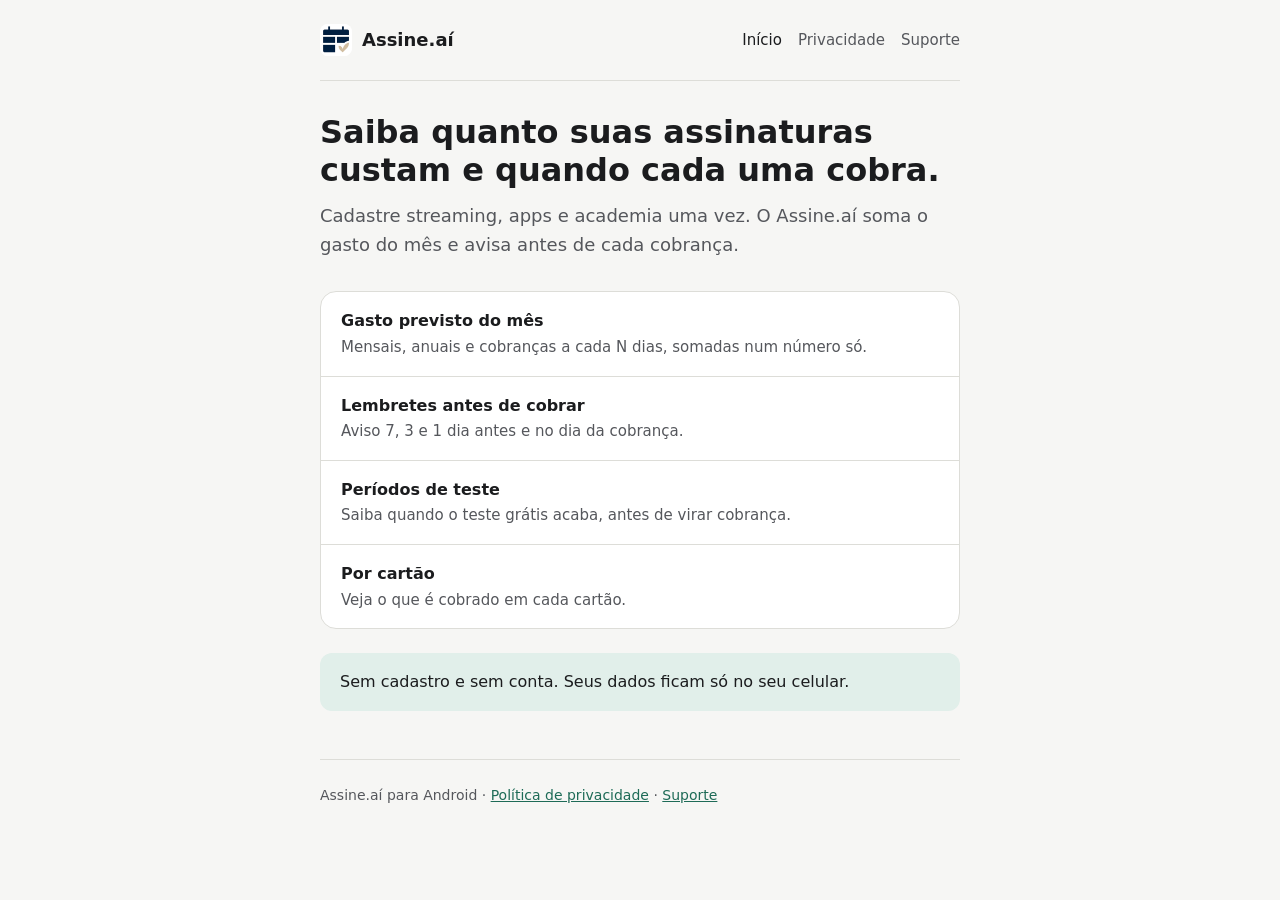
==== index.html @ ca92ca38 "feat: Assine.aí site with privacy policy and support pages Co-Authored-By: Claude Opus 5.5 <noreply@" ====
<!doctype html>
<html lang="pt-BR">
<head>
  <meta charset="utf-8">
  <meta name="viewport" content="width=device-width, initial-scale=1">
  <title>Assine.aí — suas assinaturas em um só lugar</title>
  <meta name="description" content="Organize suas assinaturas, veja quanto sai por mês e seja lembrado antes de cada cobrança.">
  <link rel="icon" href="favicon.png">
  <link rel="stylesheet" href="style.css">
</head>
<body>
  <div class="wrap">
    <header>
      <a class="brand" href="./"><img src="icon.png" alt="">Assine.aí</a>
      <nav>
        <a href="./" aria-current="page">Início</a>
        <a href="privacidade.html">Privacidade</a>
        <a href="suporte.html">Suporte</a>
      </nav>
    </header>

    <main>
      <h1>Saiba quanto suas assinaturas custam e quando cada uma cobra.</h1>
      <p class="lead">Cadastre streaming, apps e academia uma vez. O Assine.aí soma o gasto do mês e avisa antes de cada cobrança.</p>

      <ul class="features">
        <li>
          <strong>Gasto previsto do mês</strong>
          <span>Mensais, anuais e cobranças a cada N dias, somadas num número só.</span>
        </li>
        <li>
          <strong>Lembretes antes de cobrar</strong>
          <span>Aviso 7, 3 e 1 dia antes e no dia da cobrança.</span>
        </li>
        <li>
          <strong>Períodos de teste</strong>
          <span>Saiba quando o teste grátis acaba, antes de virar cobrança.</span>
        </li>
        <li>
          <strong>Por cartão</strong>
          <span>Veja o que é cobrado em cada cartão.</span>
        </li>
      </ul>

      <div class="note">
        Sem cadastro e sem conta. Seus dados ficam só no seu celular.
      </div>
    </main>

    <footer>
      Assine.aí para Android · <a href="privacidade.html">Política de privacidade</a> · <a href="suporte.html">Suporte</a>
    </footer>
  </div>
</body>
</html>
---- style.css ----
:root {
  --ink: #1b1c1e;
  --ink-soft: #55575c;
  --canvas: #f6f6f4;
  --surface: #ffffff;
  --line: #ddddd8;
  --accent: #1e6b57;
  --accent-wash: #e1efea;
  color-scheme: light dark;
}

@media (prefers-color-scheme: dark) {
  :root {
    --ink: #ececea;
    --ink-soft: #b0b1ae;
    --canvas: #121312;
    --surface: #1b1c1b;
    --line: #30312f;
    --accent: #7fc8af;
    --accent-wash: #1d2f29;
  }
}

* { box-sizing: border-box; }

body {
  margin: 0;
  background: var(--canvas);
  color: var(--ink);
  font: 16px/1.6 system-ui, -apple-system, "Segoe UI", Roboto, sans-serif;
}

.wrap {
  max-width: 680px;
  margin: 0 auto;
  padding: 24px 20px 64px;
}

header {
  display: flex;
  align-items: center;
  justify-content: space-between;
  gap: 16px;
  padding-bottom: 24px;
  border-bottom: 1px solid var(--line);
  margin-bottom: 32px;
}

.brand {
  display: flex;
  align-items: center;
  gap: 10px;
  color: var(--ink);
  text-decoration: none;
  font-weight: 600;
  font-size: 18px;
}

.brand img {
  width: 32px;
  height: 32px;
  border-radius: 8px;
  background: #fff;
}

nav { display: flex; gap: 16px; }
nav a { color: var(--ink-soft); text-decoration: none; font-size: 15px; }
nav a:hover, nav a[aria-current="page"] { color: var(--ink); }

h1 { font-size: 32px; line-height: 1.2; margin: 0 0 12px; font-weight: 650; }
h2 { font-size: 20px; line-height: 1.3; margin: 32px 0 8px; font-weight: 600; }
h3 { font-size: 17px; line-height: 1.35; margin: 24px 0 4px; font-weight: 600; }
p, li { color: var(--ink); }
.note ul { margin: 0; padding-left: 20px; }
.muted { color: var(--ink-soft); }
a { color: var(--accent); }

.lead { font-size: 18px; color: var(--ink-soft); margin: 0 0 32px; }

.features {
  list-style: none;
  padding: 0;
  margin: 0;
  background: var(--surface);
  border: 1px solid var(--line);
  border-radius: 16px;
}

.features li {
  padding: 16px 20px;
  border-top: 1px solid var(--line);
}

.features li:first-child { border-top: 0; }
.features strong { display: block; font-weight: 600; }
.features span { color: var(--ink-soft); font-size: 15px; }

.note {
  background: var(--accent-wash);
  border-radius: 12px;
  padding: 16px 20px;
  margin: 24px 0;
}

footer {
  margin-top: 48px;
  padding-top: 24px;
  border-top: 1px solid var(--line);
  font-size: 14px;
  color: var(--ink-soft);
}

@media (max-width: 480px) {
  header { flex-direction: column; align-items: flex-start; }
  h1 { font-size: 28px; }
}
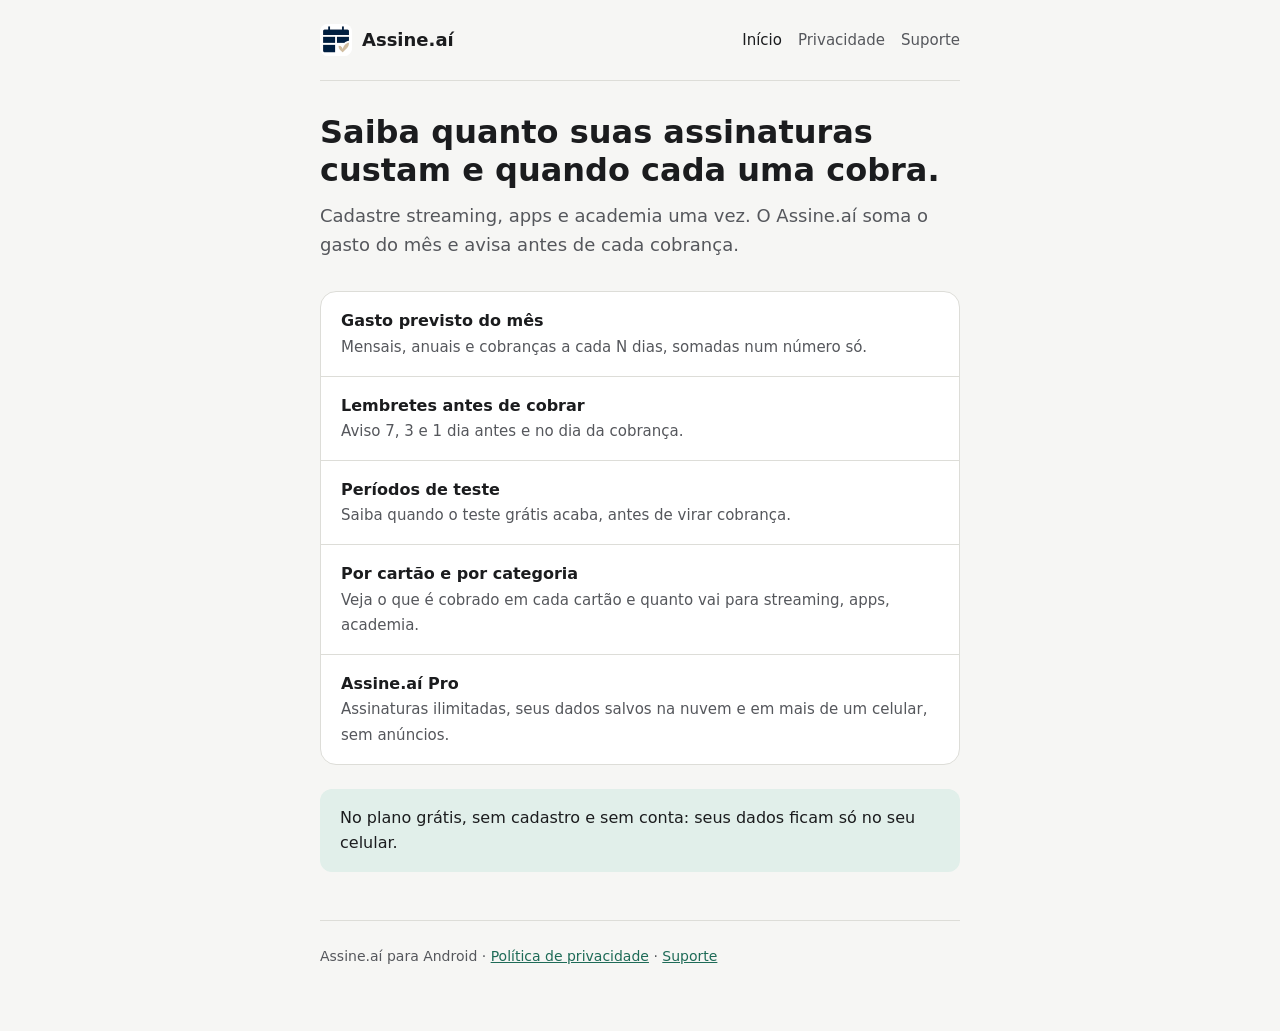
==== commit 882cc13c: "feat: v2 site — privacy policy with Pro and ads, delete-account page - privacy policy v2: Pro (Googl" ====
--- a/index.html
+++ b/index.html
@@ -37,13 +37,17 @@
           <span>Saiba quando o teste grátis acaba, antes de virar cobrança.</span>
         </li>
         <li>
-          <strong>Por cartão</strong>
-          <span>Veja o que é cobrado em cada cartão.</span>
+          <strong>Por cartão e por categoria</strong>
+          <span>Veja o que é cobrado em cada cartão e quanto vai para streaming, apps, academia.</span>
+        </li>
+        <li>
+          <strong>Assine.aí Pro</strong>
+          <span>Assinaturas ilimitadas, seus dados salvos na nuvem e em mais de um celular, sem anúncios.</span>
         </li>
       </ul>
 
       <div class="note">
-        Sem cadastro e sem conta. Seus dados ficam só no seu celular.
+        No plano grátis, sem cadastro e sem conta: seus dados ficam só no seu celular.
       </div>
     </main>
 
--- a/style.css
+++ b/style.css
@@ -102,6 +102,11 @@
   margin: 24px 0;
 }
 
+.table-wrap { overflow-x: auto; margin: 16px 0; }
+table { border-collapse: collapse; width: 100%; font-size: 15px; }
+th, td { text-align: left; vertical-align: top; padding: 10px 12px; border-bottom: 1px solid var(--line); }
+th { font-weight: 600; color: var(--ink-soft); }
+
 footer {
   margin-top: 48px;
   padding-top: 24px;
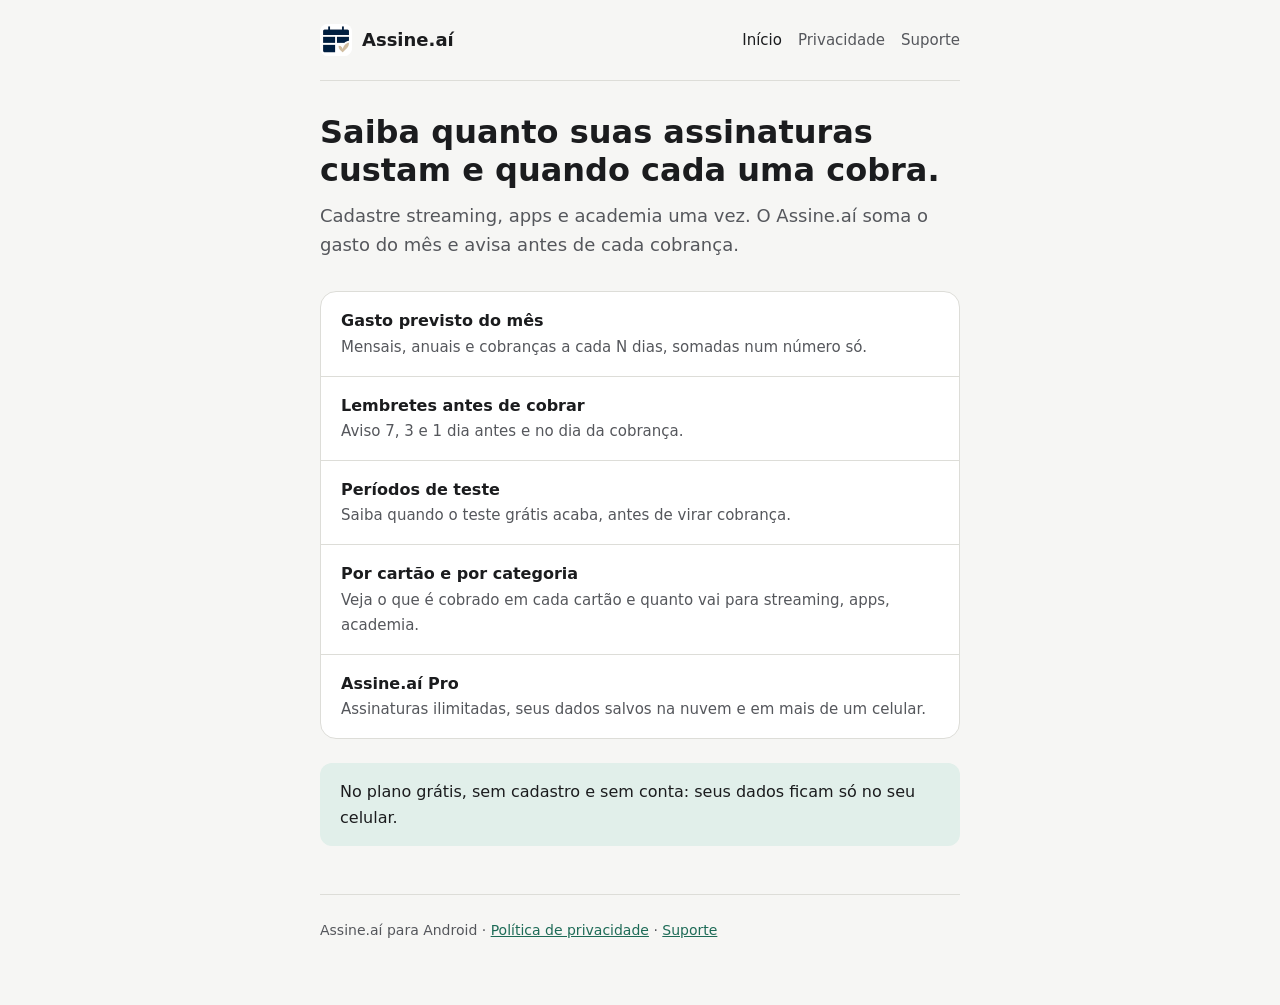
==== commit 968330c9: "fix: v2.0.0 ships without ads; drop the ad sections until 2.1" ====
--- a/index.html
+++ b/index.html
@@ -42,7 +42,7 @@
         </li>
         <li>
           <strong>Assine.aí Pro</strong>
-          <span>Assinaturas ilimitadas, seus dados salvos na nuvem e em mais de um celular, sem anúncios.</span>
+          <span>Assinaturas ilimitadas, seus dados salvos na nuvem e em mais de um celular.</span>
         </li>
       </ul>
 
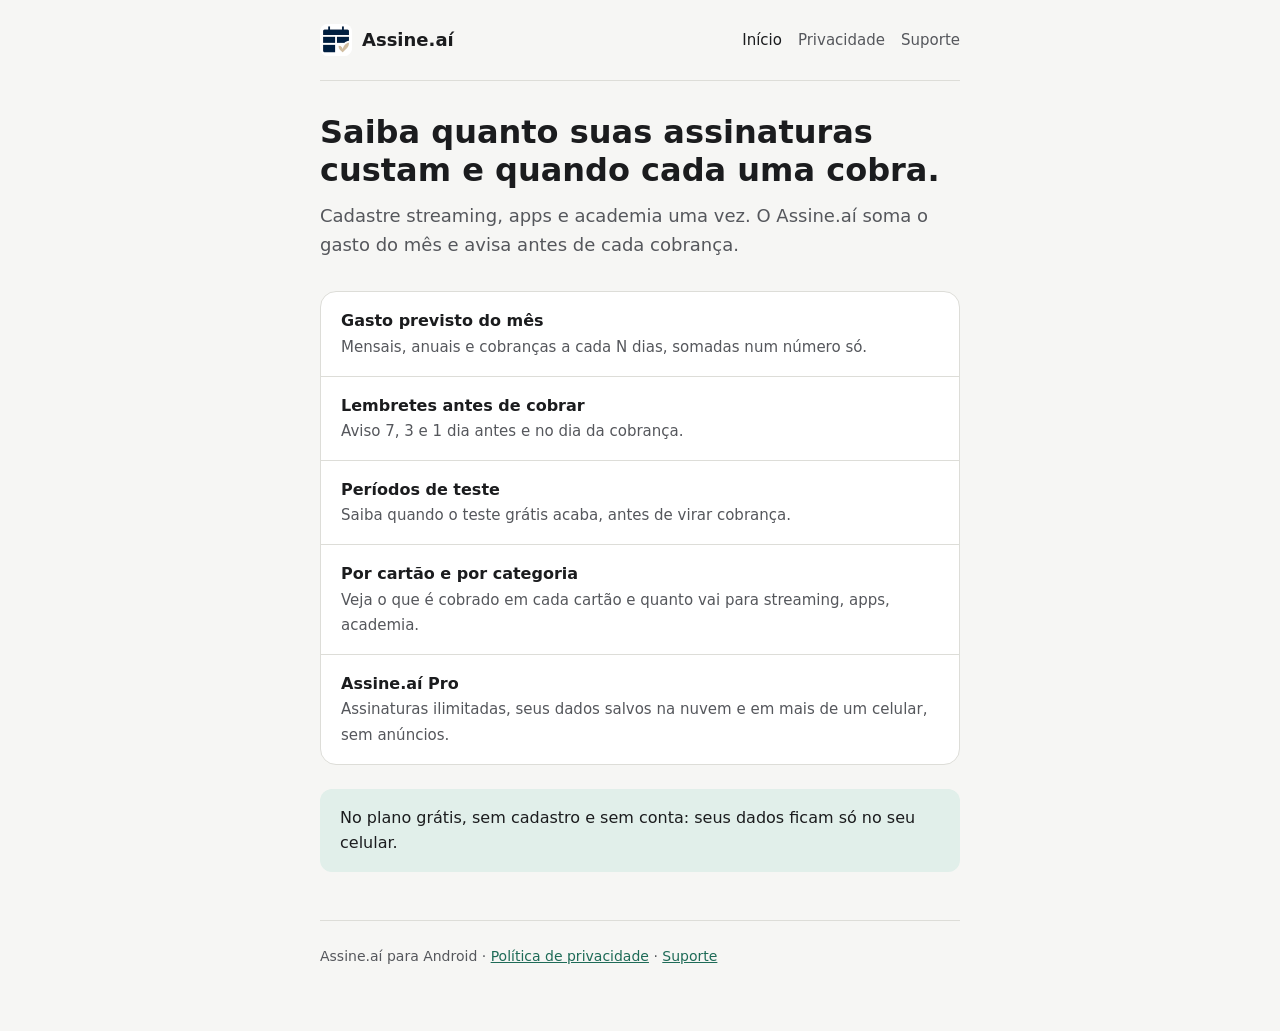
==== commit 7733f292: "feat: bring back the ad sections for 2.1 (not published until 2.1 ships) Co-Authored-By: Claude Opus" ====
--- a/index.html
+++ b/index.html
@@ -42,7 +42,7 @@
         </li>
         <li>
           <strong>Assine.aí Pro</strong>
-          <span>Assinaturas ilimitadas, seus dados salvos na nuvem e em mais de um celular.</span>
+          <span>Assinaturas ilimitadas, seus dados salvos na nuvem e em mais de um celular, sem anúncios.</span>
         </li>
       </ul>
 
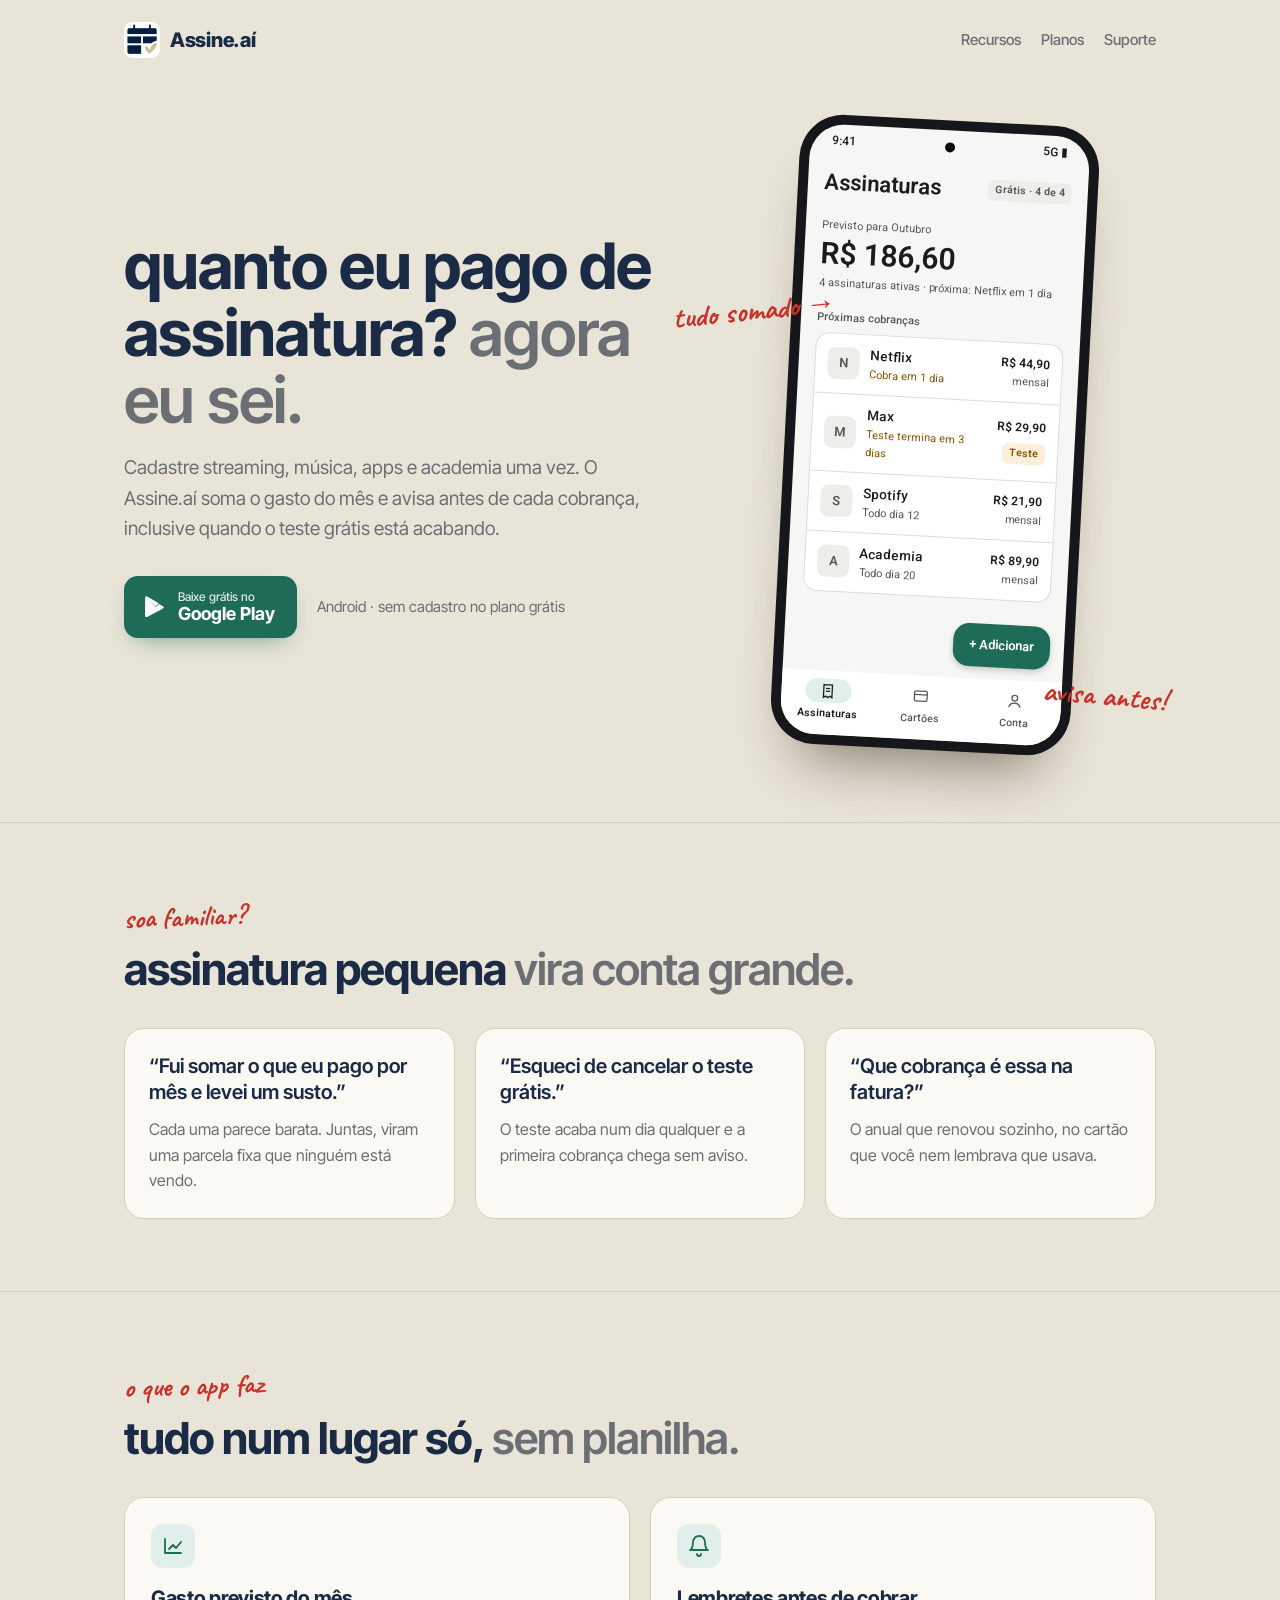
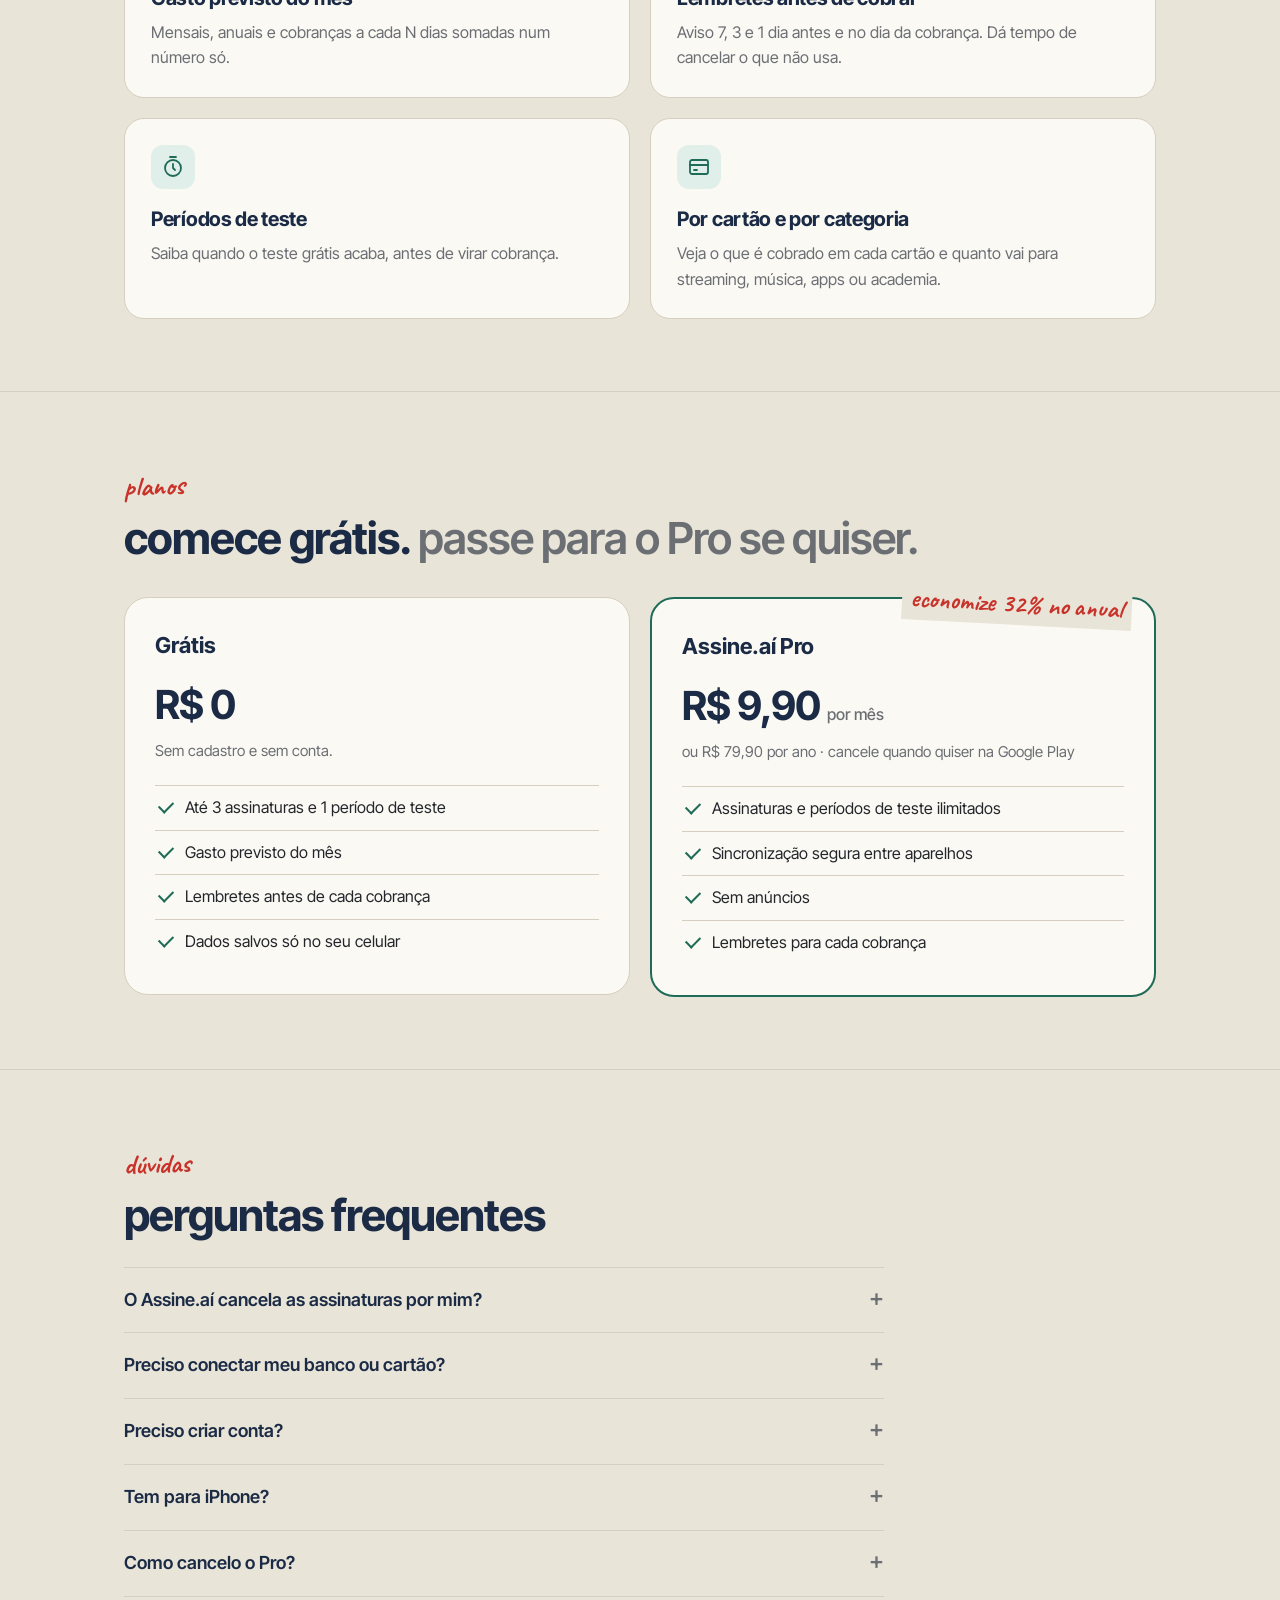
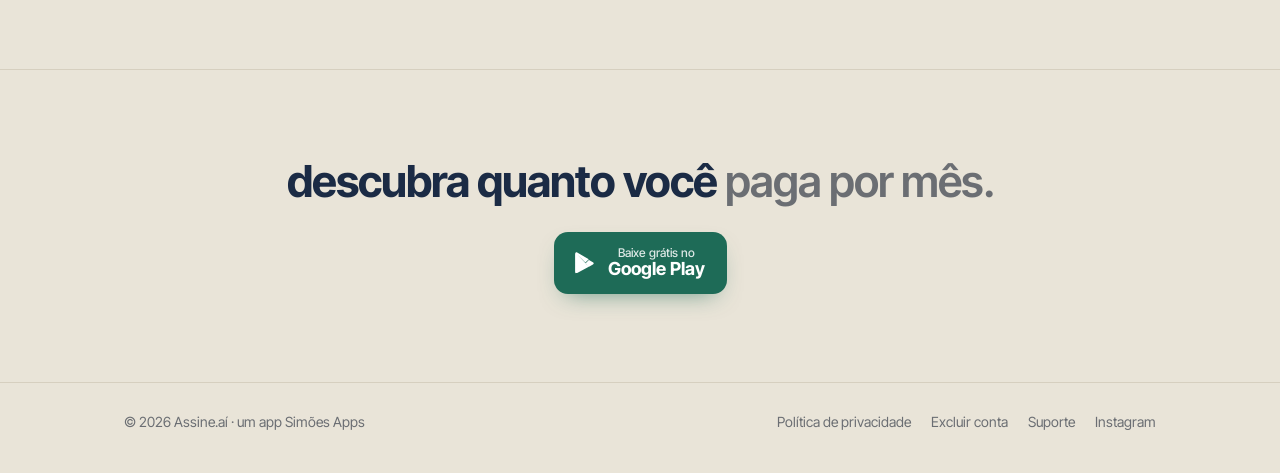
==== commit 764e97da: "feat: landing page for assineai.simoesapps.com.br; app-ads.txt at the domain root Co-Authored-By: Cl" ====
--- a/index.html
+++ b/index.html
@@ -4,56 +4,378 @@
   <meta charset="utf-8">
   <meta name="viewport" content="width=device-width, initial-scale=1">
   <title>Assine.aí — suas assinaturas em um só lugar</title>
-  <meta name="description" content="Organize suas assinaturas, veja quanto sai por mês e seja lembrado antes de cada cobrança.">
+  <meta name="description" content="Organize suas assinaturas, veja quanto sai por mês e seja lembrado antes de cada cobrança. Grátis para Android.">
+  <link rel="canonical" href="https://assineai.simoesapps.com.br/">
+  <meta property="og:title" content="Assine.aí — suas assinaturas em um só lugar">
+  <meta property="og:description" content="Veja quanto suas assinaturas custam por mês e seja lembrado antes de cada cobrança.">
+  <meta property="og:image" content="https://assineai.simoesapps.com.br/icon.png">
+  <meta property="og:url" content="https://assineai.simoesapps.com.br/">
+  <meta property="og:locale" content="pt_BR">
   <link rel="icon" href="favicon.png">
-  <link rel="stylesheet" href="style.css">
+  <link rel="preconnect" href="https://fonts.googleapis.com">
+  <link rel="preconnect" href="https://fonts.gstatic.com" crossorigin>
+  <link href="https://fonts.googleapis.com/css2?family=Caveat:wght@600;700&family=Inter+Tight:wght@500;600;700;800&family=Roboto:wght@400;500;600&display=swap" rel="stylesheet">
+  <style>
+    :root {
+      --bg: #E9E4D8;
+      --paper: #FBF9F4;
+      --navy: #1B2B45;
+      --grey: #6B6E73;
+      --ink: #22252A;
+      --pen: #C8322A;
+      --line: #D6CFBF;
+      --cta: #1E6B57;
+      --cta-ink: #FFFFFF;
+      /* app palette (light), used inside the phone */
+      --a-ink: #1B1C1E; --a-soft: #55575C; --a-canvas: #F6F6F4; --a-surface: #FFFFFF;
+      --a-muted: #EDEDEA; --a-line: #DDDDD8; --a-accent: #1E6B57; --a-wash: #E1EFEA;
+      --a-warn: #8A5300; --a-warnwash: #FBEFD9;
+      color-scheme: light;
+    }
+    @media (prefers-color-scheme: dark) {
+      :root:not([data-theme="light"]) {
+        --bg: #16181B; --paper: #1E2024; --navy: #E6E9EF; --grey: #9A9DA3; --ink: #E3E4E6;
+        --pen: #F07A6E; --line: #2E3136; --cta: #7FC8AF; --cta-ink: #0F2A22;
+        color-scheme: dark;
+      }
+    }
+    :root[data-theme="dark"] {
+      --bg: #16181B; --paper: #1E2024; --navy: #E6E9EF; --grey: #9A9DA3; --ink: #E3E4E6;
+      --pen: #F07A6E; --line: #2E3136; --cta: #7FC8AF; --cta-ink: #0F2A22;
+      color-scheme: dark;
+    }
+
+    * { box-sizing: border-box; }
+    html { scroll-behavior: smooth; }
+    body {
+      margin: 0;
+      background: var(--bg);
+      color: var(--ink);
+      font: 17px/1.6 'Inter Tight', system-ui, -apple-system, 'Segoe UI', Roboto, sans-serif;
+      overflow-x: hidden;
+    }
+    a { color: inherit; }
+    .wrap { max-width: 1080px; margin: 0 auto; padding: 0 24px; }
+
+    /* header */
+    .top { display: flex; align-items: center; justify-content: space-between; gap: 16px; padding-block: 22px; }
+    .brand { display: flex; align-items: center; gap: 10px; text-decoration: none; font-weight: 800; font-size: 20px; color: var(--navy); letter-spacing: -0.3px; }
+    .brand img { width: 36px; height: 36px; border-radius: 9px; background: #fff; }
+    .top nav { display: flex; gap: 20px; font-size: 15px; }
+    .top nav a { text-decoration: none; color: var(--grey); font-weight: 500; }
+    .top nav a:hover { color: var(--navy); }
+
+    /* hero */
+    .hero { display: grid; grid-template-columns: 1.1fr 0.9fr; gap: 48px; align-items: center; padding-block: 40px 72px; }
+    h1, h2 { color: var(--navy); font-weight: 700; letter-spacing: -1px; line-height: 1.05; margin: 0; }
+    h1 { font-size: clamp(40px, 6vw, 64px); }
+    h2 { font-size: clamp(30px, 4.4vw, 44px); }
+    h1 span, h2 span { color: var(--grey); font-weight: 600; }
+    .lead { font-size: 19px; color: var(--grey); margin: 20px 0 32px; max-width: 30em; }
+    .pen { font-family: 'Caveat', cursive; color: var(--pen); font-weight: 700; line-height: 1; }
+
+    .cta-row { display: flex; flex-wrap: wrap; align-items: center; gap: 16px 20px; }
+    .play {
+      display: inline-flex; align-items: center; gap: 12px;
+      background: var(--cta); color: var(--cta-ink); text-decoration: none;
+      padding: 14px 22px 14px 18px; border-radius: 14px; font-weight: 600; font-size: 17px;
+      box-shadow: 0 10px 24px -12px rgba(30,107,87,.7);
+      transition: transform .15s ease;
+    }
+    .play:hover { transform: translateY(-1px); }
+    .play svg { width: 24px; height: 24px; flex: none; }
+    .play small { display: block; font-size: 12px; font-weight: 500; opacity: .85; line-height: 1.1; }
+    .play b { display: block; font-size: 18px; line-height: 1.15; }
+    .cta-note { font-size: 15px; color: var(--grey); }
+
+    /* phone */
+    .stage { position: relative; display: flex; justify-content: center; }
+    .phone {
+      width: 300px; border-radius: 44px; background: #15171A; padding: 10px;
+      box-shadow: 0 40px 60px -30px rgba(40,30,10,.55);
+      transform: rotate(3deg);
+    }
+    .screen {
+      border-radius: 34px; overflow: hidden; background: var(--a-canvas); color: var(--a-ink);
+      font-family: Roboto, sans-serif; position: relative; height: 610px;
+    }
+    .sb { height: 30px; display: flex; justify-content: space-between; align-items: center; padding: 4px 22px 0; font-size: 12px; font-weight: 500; }
+    .sb i { width: 10px; height: 10px; border-radius: 50%; background: #0b0b0c; }
+    .dash { padding: 10px 16px; }
+    .trow { display: flex; align-items: center; justify-content: space-between; }
+    .trow h3 { margin: 0; font-size: 22px; font-weight: 600; }
+    .pill { display: inline-block; padding: 2px 7px; border-radius: 6px; font-size: 10.5px; font-weight: 600; background: var(--a-muted); color: var(--a-soft); }
+    .pill.warn { background: var(--a-warnwash); color: var(--a-warn); }
+    .s { font-size: 11px; color: var(--a-soft); line-height: 1.4; }
+    .big { font-size: 30px; font-weight: 600; line-height: 1.1; margin: 3px 0 6px; font-variant-numeric: tabular-nums; }
+    .lbl { font-size: 11px; font-weight: 500; color: var(--a-soft); margin: 18px 0 6px; }
+    .list { background: var(--a-surface); border: 1px solid var(--a-line); border-radius: 14px; overflow: hidden; }
+    .tile { display: flex; align-items: center; gap: 10px; padding: 10px 12px; }
+    .tile + .tile { border-top: 1px solid var(--a-line); }
+    .av { width: 32px; height: 32px; border-radius: 8px; background: var(--a-muted); display: grid; place-items: center; color: var(--a-soft); font-weight: 600; font-size: 13px; flex: none; }
+    .tm { flex: 1; min-width: 0; }
+    .tn { font-size: 13.5px; font-weight: 500; }
+    .td { font-size: 11px; color: var(--a-soft); }
+    .td.warn { color: var(--a-warn); }
+    .tr { text-align: right; }
+    .tp { font-size: 12px; font-weight: 600; font-variant-numeric: tabular-nums; }
+    .fab { position: absolute; right: 14px; bottom: 76px; background: var(--a-accent); color: #fff; border-radius: 16px; padding: 11px 16px; font-size: 13px; font-weight: 600; box-shadow: 0 3px 6px rgba(0,0,0,.18); }
+    .nav { position: absolute; left: 0; right: 0; bottom: 0; height: 64px; background: var(--a-surface); display: flex; padding-top: 8px; }
+    .nav div { flex: 1; display: flex; flex-direction: column; align-items: center; gap: 3px; font-size: 10.5px; font-weight: 500; color: var(--a-soft); }
+    .nav span { width: 46px; height: 24px; border-radius: 12px; display: grid; place-items: center; }
+    .nav span svg { width: 17px; height: 17px; fill: none; stroke: currentColor; stroke-width: 1.8; }
+    .nav .on { color: var(--a-ink); font-weight: 600; }
+    .nav .on span { background: var(--a-wash); }
+
+    .note-pen { position: absolute; z-index: 2; font-size: 30px; transform: rotate(-6deg); white-space: nowrap; }
+    .note-a { left: -40px; top: 175px; }
+    .note-b { right: -10px; bottom: 40px; transform: rotate(5deg); }
+    svg.ink { position: absolute; overflow: visible; pointer-events: none; }
+    svg.ink path { fill: none; stroke: var(--pen); stroke-width: 3; stroke-linecap: round; stroke-linejoin: round; }
+
+    /* sections */
+    section { padding: 72px 0; }
+    .rule { border-top: 1px solid var(--line); }
+    .kicker { font-family: 'Caveat', cursive; color: var(--pen); font-size: 28px; font-weight: 700; margin: 0 0 6px; transform: rotate(-2deg); display: inline-block; }
+
+    .pains { display: grid; grid-template-columns: repeat(3, 1fr); gap: 20px; margin-top: 36px; }
+    .pain { background: var(--paper); border: 1px solid var(--line); border-radius: 20px; padding: 24px; }
+    .pain q { display: block; font-size: 20px; font-weight: 600; color: var(--navy); line-height: 1.3; quotes: "“" "”"; }
+    .pain p { margin: 12px 0 0; color: var(--grey); font-size: 16px; }
+
+    .feats { display: grid; grid-template-columns: repeat(2, 1fr); gap: 20px; margin-top: 36px; }
+    .feat { background: var(--paper); border: 1px solid var(--line); border-radius: 20px; padding: 26px; }
+    .feat .ic { width: 44px; height: 44px; border-radius: 12px; background: var(--a-wash); color: var(--a-accent); display: grid; place-items: center; margin-bottom: 14px; }
+    .feat .ic svg { width: 24px; height: 24px; fill: none; stroke: currentColor; stroke-width: 1.8; stroke-linecap: round; stroke-linejoin: round; }
+    .feat h3 { margin: 0 0 6px; font-size: 20px; color: var(--navy); letter-spacing: -0.3px; }
+    .feat p { margin: 0; color: var(--grey); font-size: 16px; }
+
+    .plans { display: grid; grid-template-columns: repeat(2, 1fr); gap: 20px; margin-top: 36px; align-items: start; }
+    .plan { background: var(--paper); border: 1px solid var(--line); border-radius: 24px; padding: 30px; position: relative; }
+    .plan.pro { border: 2px solid var(--cta); }
+    .plan h3 { margin: 0; font-size: 22px; color: var(--navy); }
+    .price { font-size: 40px; font-weight: 700; color: var(--navy); letter-spacing: -1px; margin: 10px 0 2px; }
+    .price small { font-size: 16px; font-weight: 500; color: var(--grey); letter-spacing: 0; }
+    .alt { color: var(--grey); font-size: 15px; margin: 0; }
+    .plan ul { list-style: none; padding: 0; margin: 22px 0 0; }
+    .plan li { padding: 9px 0 9px 30px; position: relative; border-top: 1px solid var(--line); font-size: 16px; }
+    .plan li::before { content: ""; position: absolute; left: 4px; top: 15px; width: 12px; height: 7px; border-left: 2.5px solid var(--cta); border-bottom: 2.5px solid var(--cta); transform: rotate(-45deg); }
+    .tag { position: absolute; top: -16px; right: 22px; font-family: 'Caveat', cursive; font-size: 26px; font-weight: 700; color: var(--pen); background: var(--bg); padding: 0 8px; transform: rotate(3deg); }
+
+    .faq { margin-top: 28px; max-width: 760px; }
+    .faq details { border-top: 1px solid var(--line); padding: 18px 0; }
+    .faq details:last-child { border-bottom: 1px solid var(--line); }
+    .faq summary { cursor: pointer; font-weight: 600; font-size: 18px; color: var(--navy); list-style: none; display: flex; justify-content: space-between; gap: 16px; }
+    .faq summary::-webkit-details-marker { display: none; }
+    .faq summary::after { content: "+"; font-weight: 500; color: var(--grey); font-size: 24px; line-height: 1; }
+    .faq details[open] summary::after { content: "–"; }
+    .faq p { margin: 10px 0 0; color: var(--grey); }
+
+    .final { text-align: center; padding: 88px 0; }
+    .final h2 { margin-bottom: 28px; }
+    .final .cta-row { justify-content: center; }
+
+    footer { border-top: 1px solid var(--line); padding: 28px 0 40px; font-size: 14px; color: var(--grey); }
+    footer .wrap { display: flex; flex-wrap: wrap; gap: 12px 24px; justify-content: space-between; }
+    footer nav { display: flex; flex-wrap: wrap; gap: 8px 20px; }
+    footer a { text-decoration: none; }
+    footer a:hover { color: var(--navy); }
+
+    @media (max-width: 860px) {
+      .hero { grid-template-columns: 1fr; gap: 56px; padding-block-start: 16px; }
+      .pains, .feats, .plans { grid-template-columns: 1fr; }
+          }
+    @media (max-width: 520px) {
+      .wrap { padding: 0 16px; }
+      .top nav { gap: 14px; font-size: 14px; }
+      .top nav .hide-sm { display: none; }
+      .phone { width: 264px; }
+      .screen { height: 540px; }
+      .note-pen { display: none; }
+      section { padding: 56px 0; }
+    }
+    @media (prefers-reduced-motion: reduce) { html { scroll-behavior: auto; } .play { transition: none; } }
+  </style>
 </head>
 <body>
-  <div class="wrap">
-    <header>
-      <a class="brand" href="./"><img src="icon.png" alt="">Assine.aí</a>
+  <header class="wrap top">
+    <a class="brand" href="./"><img src="icon.png" alt="">Assine.aí</a>
+    <nav>
+      <a class="hide-sm" href="#recursos">Recursos</a>
+      <a href="#planos">Planos</a>
+      <a href="suporte.html">Suporte</a>
+    </nav>
+  </header>
+
+  <main>
+    <div class="wrap hero">
+      <div>
+        <h1>quanto eu pago de assinatura? <span>agora eu sei.</span></h1>
+        <p class="lead">Cadastre streaming, música, apps e academia uma vez. O Assine.aí soma o gasto do mês e avisa antes de cada cobrança, inclusive quando o teste grátis está acabando.</p>
+        <div class="cta-row">
+          <a class="play" href="https://play.google.com/store/apps/details?id=com.gsimoes.app.subs_manager" rel="noopener">
+            <svg viewBox="0 0 24 24" aria-hidden="true"><path fill="currentColor" d="M3.6 1.8c-.3.3-.5.8-.5 1.4v17.6c0 .6.2 1.1.5 1.4l.1.1 9.9-9.9v-.2L3.7 1.7l-.1.1Zm13.3 13.9-3.3-3.3v-.2l3.3-3.3.1.1 3.9 2.2c1.1.6 1.1 1.7 0 2.3l-3.9 2.2h-.1Zm-.1.1L13.4 12 3.6 21.8c.4.4.9.4 1.6.1l11.6-6.1M16.8 8.2 5.2 1.6c-.7-.4-1.2-.3-1.6.1l9.8 9.8 3.4-3.3Z"/></svg>
+            <span><small>Baixe grátis no</small><b>Google Play</b></span>
+          </a>
+          <span class="cta-note">Android · sem cadastro no plano grátis</span>
+        </div>
+      </div>
+
+      <div class="stage" aria-hidden="true">
+        <span class="pen note-pen note-a">tudo somado →</span>
+        <div class="phone">
+          <div class="screen">
+            <div class="sb"><span>9:41</span><i></i><span>5G ▮</span></div>
+            <div class="dash">
+              <div class="trow"><h3>Assinaturas</h3><span class="pill">Grátis · 4 de 4</span></div>
+              <div style="margin-top:18px" class="s">Previsto para Outubro</div>
+              <div class="big">R$ 186,60</div>
+              <div class="s">4 assinaturas ativas · próxima: Netflix em 1 dia</div>
+              <div class="lbl">Próximas cobranças</div>
+              <div class="list">
+                <div class="tile"><div class="av">N</div><div class="tm"><div class="tn">Netflix</div><div class="td warn">Cobra em 1 dia</div></div><div class="tr"><div class="tp">R$ 44,90</div><div class="td">mensal</div></div></div>
+                <div class="tile"><div class="av">M</div><div class="tm"><div class="tn">Max</div><div class="td warn">Teste termina em 3 dias</div></div><div class="tr"><div class="tp">R$ 29,90</div><span class="pill warn">Teste</span></div></div>
+                <div class="tile"><div class="av">S</div><div class="tm"><div class="tn">Spotify</div><div class="td">Todo dia 12</div></div><div class="tr"><div class="tp">R$ 21,90</div><div class="td">mensal</div></div></div>
+                <div class="tile"><div class="av">A</div><div class="tm"><div class="tn">Academia</div><div class="td">Todo dia 20</div></div><div class="tr"><div class="tp">R$ 89,90</div><div class="td">mensal</div></div></div>
+              </div>
+            </div>
+            <div class="fab">+ Adicionar</div>
+            <div class="nav">
+              <div class="on"><span><svg viewBox="0 0 24 24"><path d="M6 3h12v18l-3-2-3 2-3-2-3 2V3Z"/><path d="M9 8h6M9 12h6"/></svg></span>Assinaturas</div>
+              <div><span><svg viewBox="0 0 24 24"><rect x="3" y="5" width="18" height="14" rx="2"/><path d="M3 10h18"/></svg></span>Cartões</div>
+              <div><span><svg viewBox="0 0 24 24"><circle cx="12" cy="8" r="4"/><path d="M4 21c1-4 4-6 8-6s7 2 8 6"/></svg></span>Conta</div>
+            </div>
+          </div>
+        </div>
+        <span class="pen note-pen note-b">avisa antes!</span>
+      </div>
+    </div>
+
+    <section class="rule">
+      <div class="wrap">
+        <p class="kicker">soa familiar?</p>
+        <h2>assinatura pequena <span>vira conta grande.</span></h2>
+        <div class="pains">
+          <div class="pain"><q>Fui somar o que eu pago por mês e levei um susto.</q><p>Cada uma parece barata. Juntas, viram uma parcela fixa que ninguém está vendo.</p></div>
+          <div class="pain"><q>Esqueci de cancelar o teste grátis.</q><p>O teste acaba num dia qualquer e a primeira cobrança chega sem aviso.</p></div>
+          <div class="pain"><q>Que cobrança é essa na fatura?</q><p>O anual que renovou sozinho, no cartão que você nem lembrava que usava.</p></div>
+        </div>
+      </div>
+    </section>
+
+    <section class="rule" id="recursos">
+      <div class="wrap">
+        <p class="kicker">o que o app faz</p>
+        <h2>tudo num lugar só, <span>sem planilha.</span></h2>
+        <div class="feats">
+          <div class="feat">
+            <div class="ic"><svg viewBox="0 0 24 24"><path d="M4 19V5M4 19h16"/><path d="M8 15l4-4 3 3 5-6"/></svg></div>
+            <h3>Gasto previsto do mês</h3>
+            <p>Mensais, anuais e cobranças a cada N dias somadas num número só.</p>
+          </div>
+          <div class="feat">
+            <div class="ic"><svg viewBox="0 0 24 24"><path d="M6 8a6 6 0 1 1 12 0c0 7 3 8 3 8H3s3-1 3-8"/><path d="M10 20a2 2 0 0 0 4 0"/></svg></div>
+            <h3>Lembretes antes de cobrar</h3>
+            <p>Aviso 7, 3 e 1 dia antes e no dia da cobrança. Dá tempo de cancelar o que não usa.</p>
+          </div>
+          <div class="feat">
+            <div class="ic"><svg viewBox="0 0 24 24"><circle cx="12" cy="13" r="8"/><path d="M12 9v4l2 2M9 2h6"/></svg></div>
+            <h3>Períodos de teste</h3>
+            <p>Saiba quando o teste grátis acaba, antes de virar cobrança.</p>
+          </div>
+          <div class="feat">
+            <div class="ic"><svg viewBox="0 0 24 24"><rect x="3" y="5" width="18" height="14" rx="2"/><path d="M3 10h18M7 15h3"/></svg></div>
+            <h3>Por cartão e por categoria</h3>
+            <p>Veja o que é cobrado em cada cartão e quanto vai para streaming, música, apps ou academia.</p>
+          </div>
+        </div>
+      </div>
+    </section>
+
+    <section class="rule" id="planos">
+      <div class="wrap">
+        <p class="kicker">planos</p>
+        <h2>comece grátis. <span>passe para o Pro se quiser.</span></h2>
+        <div class="plans">
+          <div class="plan">
+            <h3>Grátis</h3>
+            <div class="price">R$ 0</div>
+            <p class="alt">Sem cadastro e sem conta.</p>
+            <ul>
+              <li>Até 3 assinaturas e 1 período de teste</li>
+              <li>Gasto previsto do mês</li>
+              <li>Lembretes antes de cada cobrança</li>
+              <li>Dados salvos só no seu celular</li>
+            </ul>
+          </div>
+          <div class="plan pro">
+            <span class="tag">economize 32% no anual</span>
+            <h3>Assine.aí Pro</h3>
+            <div class="price">R$ 9,90 <small>por mês</small></div>
+            <p class="alt">ou R$ 79,90 por ano · cancele quando quiser na Google Play</p>
+            <ul>
+              <li>Assinaturas e períodos de teste ilimitados</li>
+              <li>Sincronização segura entre aparelhos</li>
+              <li>Sem anúncios</li>
+              <li>Lembretes para cada cobrança</li>
+            </ul>
+          </div>
+        </div>
+      </div>
+    </section>
+
+    <section class="rule">
+      <div class="wrap">
+        <p class="kicker">dúvidas</p>
+        <h2>perguntas frequentes</h2>
+        <div class="faq">
+          <details>
+            <summary>O Assine.aí cancela as assinaturas por mim?</summary>
+            <p>Não. Ele mostra quanto você paga e avisa antes de cada cobrança. O cancelamento é feito no próprio serviço (Netflix, Spotify etc.).</p>
+          </details>
+          <details>
+            <summary>Preciso conectar meu banco ou cartão?</summary>
+            <p>Não. Você cadastra as assinaturas à mão. O cartão no app é só um nome para agrupar as cobranças, sem número nem dado bancário.</p>
+          </details>
+          <details>
+            <summary>Preciso criar conta?</summary>
+            <p>No plano grátis, não: tudo fica salvo só no seu celular. No Pro você entra com sua conta para sincronizar entre aparelhos.</p>
+          </details>
+          <details>
+            <summary>Tem para iPhone?</summary>
+            <p>Por enquanto o Assine.aí é só para Android.</p>
+          </details>
+          <details>
+            <summary>Como cancelo o Pro?</summary>
+            <p>Pela Google Play, em Pagamentos e assinaturas. Você mantém o Pro até o fim do período já pago.</p>
+          </details>
+        </div>
+      </div>
+    </section>
+
+    <section class="rule final">
+      <div class="wrap">
+        <h2>descubra quanto você <span>paga por mês.</span></h2>
+        <div class="cta-row">
+          <a class="play" href="https://play.google.com/store/apps/details?id=com.gsimoes.app.subs_manager" rel="noopener">
+            <svg viewBox="0 0 24 24" aria-hidden="true"><path fill="currentColor" d="M3.6 1.8c-.3.3-.5.8-.5 1.4v17.6c0 .6.2 1.1.5 1.4l.1.1 9.9-9.9v-.2L3.7 1.7l-.1.1Zm13.3 13.9-3.3-3.3v-.2l3.3-3.3.1.1 3.9 2.2c1.1.6 1.1 1.7 0 2.3l-3.9 2.2h-.1Zm-.1.1L13.4 12 3.6 21.8c.4.4.9.4 1.6.1l11.6-6.1M16.8 8.2 5.2 1.6c-.7-.4-1.2-.3-1.6.1l9.8 9.8 3.4-3.3Z"/></svg>
+            <span><small>Baixe grátis no</small><b>Google Play</b></span>
+          </a>
+        </div>
+      </div>
+    </section>
+  </main>
+
+  <footer>
+    <div class="wrap">
+      <span>© 2026 Assine.aí · um app Simões Apps</span>
       <nav>
-        <a href="./" aria-current="page">Início</a>
-        <a href="privacidade.html">Privacidade</a>
+        <a href="privacidade.html">Política de privacidade</a>
+        <a href="excluir-conta.html">Excluir conta</a>
         <a href="suporte.html">Suporte</a>
+        <a href="https://instagram.com/assineai.app" rel="noopener">Instagram</a>
       </nav>
-    </header>
-
-    <main>
-      <h1>Saiba quanto suas assinaturas custam e quando cada uma cobra.</h1>
-      <p class="lead">Cadastre streaming, apps e academia uma vez. O Assine.aí soma o gasto do mês e avisa antes de cada cobrança.</p>
-
-      <ul class="features">
-        <li>
-          <strong>Gasto previsto do mês</strong>
-          <span>Mensais, anuais e cobranças a cada N dias, somadas num número só.</span>
-        </li>
-        <li>
-          <strong>Lembretes antes de cobrar</strong>
-          <span>Aviso 7, 3 e 1 dia antes e no dia da cobrança.</span>
-        </li>
-        <li>
-          <strong>Períodos de teste</strong>
-          <span>Saiba quando o teste grátis acaba, antes de virar cobrança.</span>
-        </li>
-        <li>
-          <strong>Por cartão e por categoria</strong>
-          <span>Veja o que é cobrado em cada cartão e quanto vai para streaming, apps, academia.</span>
-        </li>
-        <li>
-          <strong>Assine.aí Pro</strong>
-          <span>Assinaturas ilimitadas, seus dados salvos na nuvem e em mais de um celular, sem anúncios.</span>
-        </li>
-      </ul>
-
-      <div class="note">
-        No plano grátis, sem cadastro e sem conta: seus dados ficam só no seu celular.
-      </div>
-    </main>
-
-    <footer>
-      Assine.aí para Android · <a href="privacidade.html">Política de privacidade</a> · <a href="suporte.html">Suporte</a>
-    </footer>
-  </div>
+    </div>
+  </footer>
 </body>
 </html>
